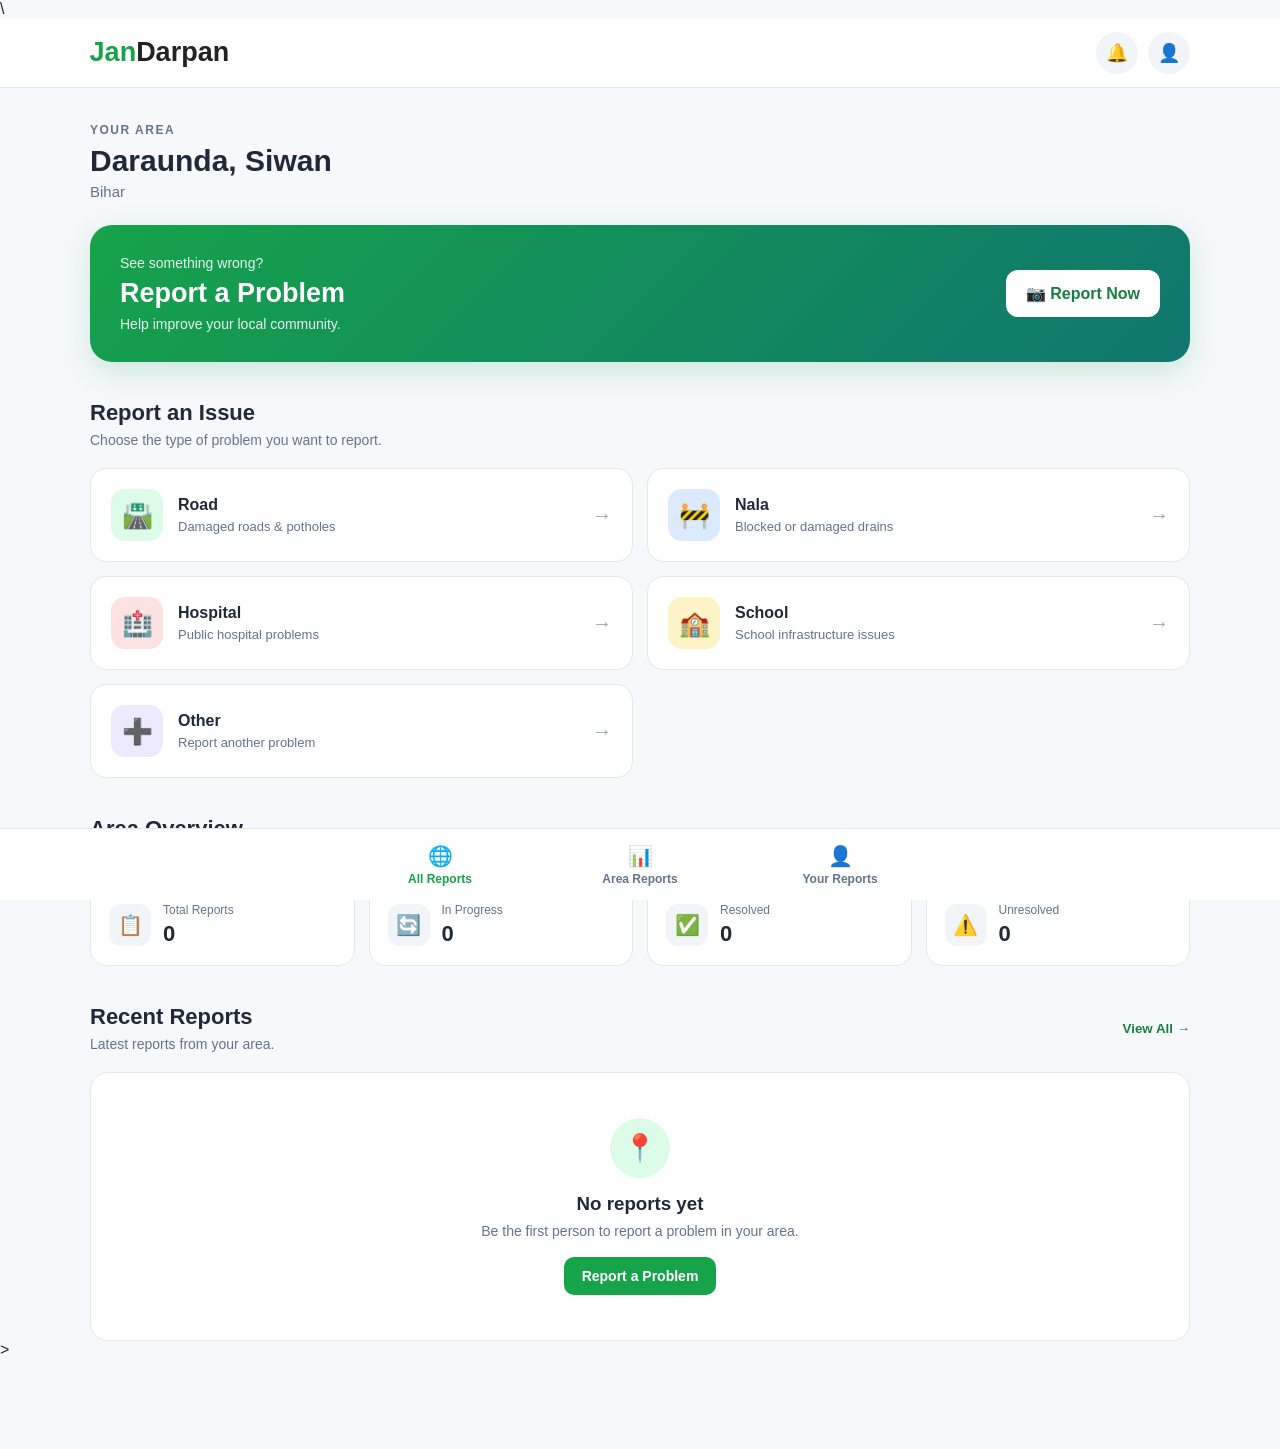
==== dashboard.html @ 11f7a159 "initial jandarpan project" ====
\<!DOCTYPE html>
<html lang="en">

<head>
    <meta charset="UTF-8">
    <meta name="viewport" content="width=device-width, initial-scale=1.0">

    <title>Dashboard - JanDarpan</title>

    <link rel="stylesheet" href="dashboard.css">
</head>

<body>

    <!-- TOP BAR -->
    <header class="topbar">

        <div class="logo">
            <span>Jan</span>Darpan
        </div>

        <div class="top-actions">
            <button class="icon-btn">🔔</button>
            <button class="profile-btn">👤</button>
        </div>

    </header>


    <!-- MAIN CONTENT -->
    <main class="dashboard">

        <!-- LOCATION -->
        <section class="location-section">

            <p class="small-title">YOUR AREA</p>

            <h1 id="areaTitle">
                Daraunda, Siwan
            </h1>

            <p id="stateTitle">
                Bihar
            </p>

        </section>


        <!-- REPORT BUTTON -->
        <section class="report-section">

            <div class="report-text">
                <p>See something wrong?</p>

                <h2>
                    Report a Problem
                </h2>

                <span>
                    Help improve your local community.
                </span>
            </div>

            <a href="report.html" class="report-button">
                📷 Report Now
            </a>

        </section>


        <!-- CATEGORIES -->
        <section class="categories-section">

            <div class="section-heading">
                <h2>Report an Issue</h2>

                <p>
                    Choose the type of problem you want to report.
                </p>
            </div>


            <div class="categories">

                <a href="report.html?category=road" class="category-card road-card">

                    <div class="category-icon">
                        🛣️
                    </div>

                    <div>
                        <h3>Road</h3>
                        <p>Damaged roads & potholes</p>
                    </div>

                    <span class="arrow">→</span>

                </a>


                <a href="report.html?category=nala" class="category-card nala-card">

                    <div class="category-icon">
                        🚧
                    </div>

                    <div>
                        <h3>Nala</h3>
                        <p>Blocked or damaged drains</p>
                    </div>

                    <span class="arrow">→</span>

                </a>


                <a href="report.html?category=hospital" class="category-card hospital-card">

                    <div class="category-icon">
                        🏥
                    </div>

                    <div>
                        <h3>Hospital</h3>
                        <p>Public hospital problems</p>
                    </div>

                    <span class="arrow">→</span>

                </a>


                <a href="report.html?category=school" class="category-card school-card">

                    <div class="category-icon">
                        🏫
                    </div>

                    <div>
                        <h3>School</h3>
                        <p>School infrastructure issues</p>
                    </div>

                    <span class="arrow">→</span>

                </a>


                <a href="report.html?category=other" class="category-card other-card">

                    <div class="category-icon">
                        ➕
                    </div>

                    <div>
                        <h3>Other</h3>
                        <p>Report another problem</p>
                    </div>

                    <span class="arrow">→</span>

                </a>

            </div>

        </section>


        <!-- AREA OVERVIEW -->
        <section class="overview-section">

            <div class="section-heading">

                <h2>Area Overview</h2>

                <p>
                    Current reports from your area.
                </p>

            </div>


            <div class="overview-grid">

                <div class="overview-card">

                    <div class="overview-icon">
                        📋
                    </div>

                    <div>
                        <span>Total Reports</span>
                        <strong>0</strong>
                    </div>

                </div>


                <div class="overview-card">

                    <div class="overview-icon">
                        🔄
                    </div>

                    <div>
                        <span>In Progress</span>
                        <strong>0</strong>
                    </div>

                </div>


                <div class="overview-card">

                    <div class="overview-icon">
                        ✅
                    </div>

                    <div>
                        <span>Resolved</span>
                        <strong>0</strong>
                    </div>

                </div>


                <div class="overview-card">

                    <div class="overview-icon">
                        ⚠️
                    </div>

                    <div>
                        <span>Unresolved</span>
                        <strong>0</strong>
                    </div>

                </div>

            </div>

        </section>


        <!-- RECENT REPORTS -->
        <section class="reports-section">

            <div class="section-heading reports-heading">

                <div>
                    <h2>Recent Reports</h2>

                    <p>
                        Latest reports from your area.
                    </p>
                </div>

                <button class="view-all" onclick="window.location.href='all-reports.html'">
    View All →
</button>

            </div>


            <div class="empty-reports">

                <div class="empty-icon">
                    📍
                </div>

                <h3>No reports yet</h3>

                <p>
                    Be the first person to report a problem
                    in your area.
                </p>

                <a href="report.html">
                    Report a Problem
                </a>

            </div>

        </section>

    </main>


    <!-- BOTTOM NAVIGATION -->


 <nav class="bottom-nav">

    <a href="dashboard.html" class="nav-item active">
        <div class="nav-icon">🌐</div>
        <span>All Reports</span>
    </a>

    <a href="all-reports.html" class="nav-item">
        <div class="nav-icon">📊</div>
        <span>Area Reports</span>
    </a>

    <a href="your-reports.html" class="nav-item">
        <div class="nav-icon">👤</div>
        <span>Your Reports</span>
    </a>

</nav>>

    <script src="dashboard.js"></script>

</body>

</html>
---- dashboard.css ----
* {
    margin: 0;
    padding: 0;
    box-sizing: border-box;
}

body {
    font-family: Arial, Helvetica, sans-serif;
    background: #f6f8fc;
    color: #1f2937;
    padding-bottom: 90px;
}


/* =========================
   TOP BAR
========================= */

.topbar {
    height: 70px;
    background: white;
    display: flex;
    align-items: center;
    justify-content: space-between;
    padding: 0 7%;
    border-bottom: 1px solid #e5e7eb;
}

.logo {
    font-size: 27px;
    font-weight: 800;
    color: #222;
}

.logo span {
    color: #16a34a;
}

.top-actions {
    display: flex;
    gap: 10px;
}

.icon-btn,
.profile-btn {
    width: 42px;
    height: 42px;
    border: none;
    border-radius: 50%;
    background: #f1f5f9;
    font-size: 18px;
    cursor: pointer;
}


/* =========================
   DASHBOARD
========================= */

.dashboard {
    width: 86%;
    max-width: 1100px;
    margin: auto;
}


/* =========================
   LOCATION
========================= */

.location-section {
    padding: 35px 0 25px;
}

.small-title {
    font-size: 12px;
    font-weight: 700;
    letter-spacing: 1.5px;
    color: #64748b;
    margin-bottom: 7px;
}

.location-section h1 {
    font-size: 30px;
    margin-bottom: 5px;
}

.location-section > p:last-child {
    color: #64748b;
    font-size: 15px;
}


/* =========================
   REPORT SECTION
========================= */

.report-section {
    background: linear-gradient(135deg, #16a34a, #0f766e);
    color: white;
    border-radius: 22px;
    padding: 30px;
    display: flex;
    align-items: center;
    justify-content: space-between;
    gap: 20px;
    box-shadow: 0 10px 30px rgba(22, 163, 74, 0.18);
}

.report-text p {
    font-size: 14px;
    opacity: 0.9;
    margin-bottom: 7px;
}

.report-text h2 {
    font-size: 27px;
    margin-bottom: 7px;
}

.report-text span {
    font-size: 14px;
    opacity: 0.9;
}

.report-button {
    background: white;
    color: #15803d;
    text-decoration: none;
    padding: 14px 20px;
    border-radius: 12px;
    font-weight: 700;
    white-space: nowrap;
    transition: 0.2s;
}

.report-button:hover {
    transform: translateY(-2px);
}


/* =========================
   SECTION HEADINGS
========================= */

.categories-section,
.overview-section,
.reports-section {
    padding-top: 38px;
}

.section-heading {
    margin-bottom: 20px;
}

.section-heading h2 {
    font-size: 22px;
    margin-bottom: 6px;
}

.section-heading p {
    color: #64748b;
    font-size: 14px;
}


/* =========================
   CATEGORIES
========================= */

.categories {
    display: grid;
    grid-template-columns: repeat(2, 1fr);
    gap: 14px;
}

.category-card {
    background: white;
    border-radius: 16px;
    padding: 20px;
    display: flex;
    align-items: center;
    gap: 15px;
    text-decoration: none;
    color: #1f2937;
    border: 1px solid #e5e7eb;
    transition: 0.2s;
}

.category-card:hover {
    transform: translateY(-3px);
    box-shadow: 0 8px 25px rgba(0, 0, 0, 0.08);
}

.category-icon {
    width: 52px;
    height: 52px;
    border-radius: 14px;
    display: flex;
    align-items: center;
    justify-content: center;
    font-size: 25px;
    flex-shrink: 0;
}

.road-card .category-icon {
    background: #dcfce7;
}

.nala-card .category-icon {
    background: #dbeafe;
}

.hospital-card .category-icon {
    background: #fee2e2;
}

.school-card .category-icon {
    background: #fef3c7;
}

.other-card .category-icon {
    background: #ede9fe;
}

.category-card h3 {
    font-size: 16px;
    margin-bottom: 5px;
}

.category-card p {
    font-size: 13px;
    color: #64748b;
}

.arrow {
    margin-left: auto;
    font-size: 20px;
    color: #94a3b8;
}


/* =========================
   OVERVIEW
========================= */

.overview-grid {
    display: grid;
    grid-template-columns: repeat(4, 1fr);
    gap: 14px;
}

.overview-card {
    background: white;
    border: 1px solid #e5e7eb;
    border-radius: 16px;
    padding: 18px;
    display: flex;
    align-items: center;
    gap: 12px;
}

.overview-icon {
    width: 42px;
    height: 42px;
    border-radius: 12px;
    background: #f1f5f9;
    display: flex;
    align-items: center;
    justify-content: center;
    font-size: 20px;
}

.overview-card span {
    display: block;
    font-size: 12px;
    color: #64748b;
    margin-bottom: 4px;
}

.overview-card strong {
    font-size: 22px;
}


/* =========================
   RECENT REPORTS
========================= */

.reports-heading {
    display: flex;
    justify-content: space-between;
    align-items: center;
}

.view-all {
    background: none;
    border: none;
    color: #15803d;
    font-weight: 700;
    cursor: pointer;
}

.empty-reports {
    background: white;
    border: 1px solid #e5e7eb;
    border-radius: 18px;
    padding: 45px 25px;
    text-align: center;
}

.empty-icon {
    width: 60px;
    height: 60px;
    margin: 0 auto 15px;
    background: #dcfce7;
    border-radius: 50%;
    display: flex;
    align-items: center;
    justify-content: center;
    font-size: 27px;
}

.empty-reports h3 {
    margin-bottom: 8px;
}

.empty-reports p {
    color: #64748b;
    font-size: 14px;
    margin-bottom: 18px;
}

.empty-reports a {
    display: inline-block;
    background: #16a34a;
    color: white;
    text-decoration: none;
    padding: 11px 18px;
    border-radius: 10px;
    font-size: 14px;
    font-weight: 700;
}


/* =========================
   BOTTOM NAVIGATION
========================= */

.bottom-nav {
    position: fixed;
    bottom: 0;
    left: 0;
    width: 100%;
    height: 72px;
    background: white;
    border-top: 1px solid #e5e7eb;
    display: flex;
    justify-content: center;
    gap: 80px;
    z-index: 100;
}

.nav-item {
    min-width: 120px;
    text-decoration: none;
    color: #64748b;
    display: flex;
    flex-direction: column;
    align-items: center;
    justify-content: center;
    gap: 4px;
    font-size: 12px;
    font-weight: 600;
}

.nav-icon {
    font-size: 20px;
}

.nav-item.active {
    color: #16a34a;
}


/* =========================
   MOBILE
========================= */

@media (max-width: 700px) {

    .topbar {
        padding: 0 5%;
    }

    .dashboard {
        width: 90%;
    }

    .location-section {
        padding-top: 28px;
    }

    .location-section h1 {
        font-size: 25px;
    }

    .report-section {
        padding: 23px;
        flex-direction: column;
        align-items: flex-start;
    }

    .report-text h2 {
        font-size: 23px;
    }

    .report-button {
        width: 100%;
        text-align: center;
    }

    .categories {
        grid-template-columns: 1fr;
    }

    .overview-grid {
        grid-template-columns: repeat(2, 1fr);
    }

    .overview-card {
        padding: 14px;
    }

    .bottom-nav {
        gap: 25px;
    }

    .nav-item {
        min-width: 100px;
    }
}


@media (max-width: 400px) {

    .overview-grid {
        grid-template-columns: 1fr;
    }

    .category-card {
        padding: 16px;
    }

    .bottom-nav {
        gap: 5px;
    }
}
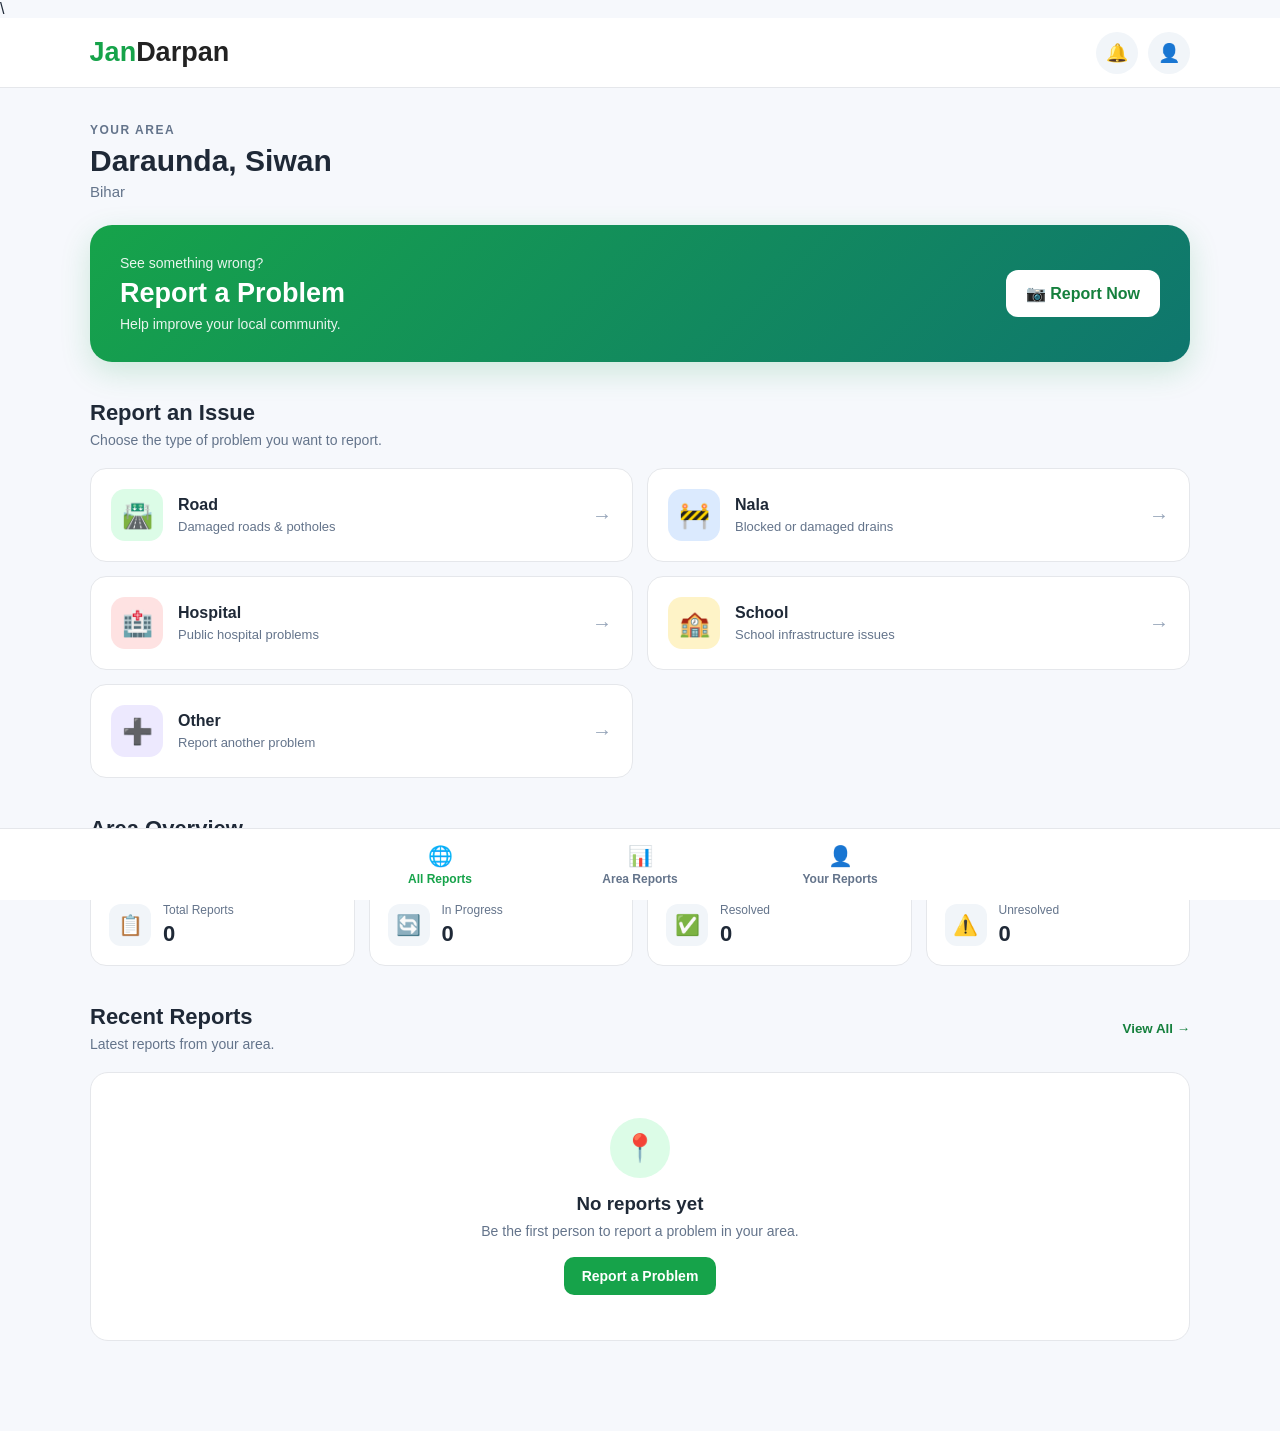
==== commit d6dcb824: "update JanDarpan homepage login and dashboard" ====
--- a/dashboard.html
+++ b/dashboard.html
@@ -306,7 +306,7 @@
         <span>Your Reports</span>
     </a>
 
-</nav>>
+</nav>
 
     <script src="dashboard.js"></script>
 
